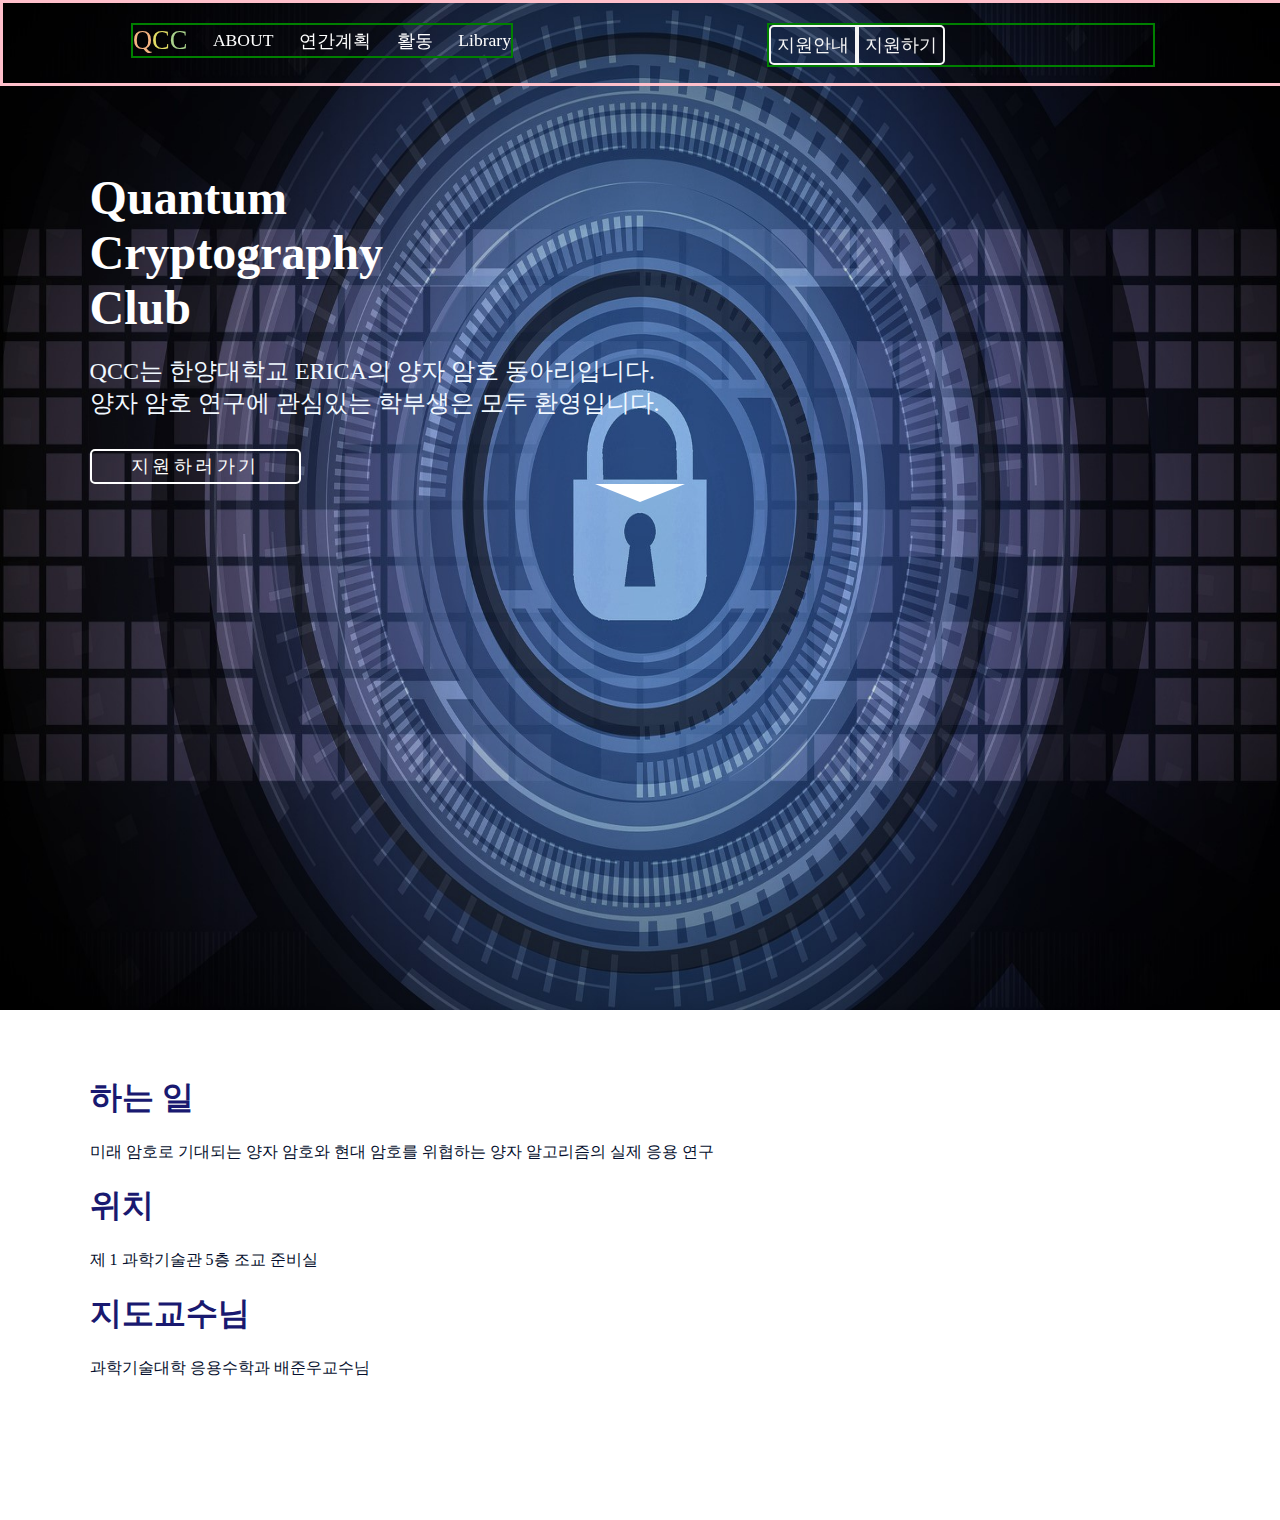
==== index.html @ a67c6cba "Add files via upload" ====
<!DOCTYPE html>
<html>
<head>
    <title>한양대학교 양자암호 동아리-QCC</title>
    <meta name="description" content="한양대학교 ERICA 양자 암호 연구 동아리.">
    <meta name="Keywords" content="QCC, 양자암호">
    <meta charset="utf-8">
    <link rel="stylesheet" href="css.css">
</head>
<body class="wrap">
    <div class="about">
    <!---메뉴--->
        <div class="header_default">
            <div class="header_left">
                <span style="font-size: 1.5em; font-family: cursive"><span>Q</span><span>C</span><span>C</span></span>
                <a class="header_box" href="./index.html">ABOUT</a>
                <a class="header_box" href="./plan.html">연간계획</a>
                <a class="header_box" href="./activity.html">활동</a>
                <a class="header_box" class="library">Library</a>
            </div>
            <div class="header_right">
                <button type="button" class="header_btn" onclick="window.open('./request.html')">지원안내</button>
                <button type="button" class="header_btn" onclick="window.open('https://google.com/')">지원하기</button>
            </div>
        </div>
    <!---내용--->
        <section class="container">
            <div id="main_intro" class="spot">
                <h1 id="Name">Quantum<br>Cryptography<br>Club</h1>
                <p id="explain">QCC는 한양대학교 ERICA의 양자 암호 동아리입니다.</p>
                <p id="explain">양자 암호 연구에 관심있는 학부생은 모두 환영입니다.</p>
                <button type="button" class="button" onlink="window.open('https://google.com')">지원하러가기</button>
                <a href="#we-do"><div class="triangle"></div></a>
            </div>
            <a name="we-do"></a>
            <div class="sct_de">
                <div class="abt_sc1">
                    <h1 class="title">하는 일</h1>
                    <p class="text">미래 암호로 기대되는 양자 암호와 현대 암호를 위협하는 양자 알고리즘의 실제 응용 연구</p>
                </div>
                <div class="abt_sc2">
                    <h1 class="title">위치</h1>
                    <p class="text">제 1 과학기술관 5층 조교 준비실</p>
                </div>
                <div class="abt_sc3">
                    <h1 class="title">지도교수님</h1>
                    <p class="text">과학기술대학 응용수학과 배준우교수님</p>
                </div>
            </div>
        </section>
    </div>
</body>
</html>
---- css.css ----
html,body{
    margin: 0;
}
body {
    height: auto;
    min-height: 100%;
    padding-bottom: 80px; /* footer height */
    position: relative;
}
.about {
    margin: inherit;
}
/**************************************************/
/*******************Headr Layout*******************/
/*****Header 영역***********************************/
.about > div {
    width: 100%; height: 80px;
    position: fixed;
    border: 3px solid pink;
}
.header_default > div{
    display: flex;
    margin-top: 20px;
    border: 2px solid green;
}
/**********Header 메뉴 구조*************************/
/*****메뉴 영역*****/
.header_left {
    float : left;
    align-items: center;
    margin-left: 10vw;
    font-size: 1.1rem;
}
/*****버튼 영역*****/
.header_right {
    float : right;
    vertical-align: middle;
    width: 30vw;
    margin-right: 10vw;
}
/*********Header 메뉴 layout********/
/*****메뉴 모양*****/
.header_left .header_box {
    margin-left: 2vw;
    text-decoration: none;
}
/*****버튼 모양*****/
.header_right .header_btn {
    padding: 6px;
    transition-duration: 0.4s;
    font-size: 1.1rem;
}
.header_right .header_btn:first-child {
    border-radius: 5px 0 0 5px;
}
.header_right .header_btn:last-child {
    border-radius: 0 5px 5px 0;
}
/**********Header 종류*****************************/
/**********header_default***************/
.header_default a {
    color: white;
}
.header_default button {
    background-color: transparent;
    border: 2px solid whitesmoke;
    color: whitesmoke;
}
.header_default button:hover {
    background-color: whitesmoke;
    color: black;
}
/*************************************************/

/*******************Body Layout*******************/
/*****Container 영역*******************************/
/**********대문 구조 및 배경********************/
.spot {
    padding: 80px 7vw 30px;
    background-image: url(./secu.jpg);
    background-size: 100% 100%;
    height: 100vh;
    min-height: calc(80px + 10vh + 20em);
}
/**********대문 글자**********/
/*****대문 글자 style*****/
.spot > h1{
    margin-top: 10vh;
    font-size: 3em;
    color: white;
}
.spot > p{
    font-size: 1.5em;
    line-height: 0.5rem;
    color: aliceblue;
}
/**********대문 요소**********/
/*****대문 버튼*****/
.spot button {
    transition-duration: 0.4s;
    background-color: transparent;
    color: white;
    border-radius: 5px;
    border: 2px solid white;
    font-size: 1.1em;
    margin-top: 1em;
    width: 12em; height: 2em;
    letter-spacing: 0.2em;
}
.spot button:hover {
    background-color: white;
    color: black;
}
/*****대문 내림 버튼*****/
.triangle {
    position: sticky;
    margin: auto;
    width: 0;  height: 0;
    border-top: 2vh solid white;
    border-right: 5vh solid transparent;
    border-bottom: 0vh solid transparent;
    border-left: 5vh solid transparent;
}
/********************************************/

/**********머릿말 layout***************/
.path_de {
    position: static;
    height: 3em; width: 100%;
    min-height: 3em;
    background-color: rgb(0, 20, 50);
    padding: 80px 7vw;
    overflow: hidden;
}
span:first-of-type{
    color: rgb(245 180 130);
}
span:nth-last-of-type(2){
    color: rgb(225 220 100);
}
span:last-of-type{
    color: rgb(170 210 140);
}
/**********머릿말 글자**********/
.path_de .title {
    float: left;
    font-size: 1.5em;
    color: aliceblue;
    padding-right: 5vw;
    border-right: 2px solid white;
    margin-right: 5vw;
}
.path_de .title_sub {
    float: left;
    font-size: 2em;
    color: aliceblue;
}
/*************************************/

/**********섹션 layout***************/
/**********섹션 테마**********/
/*****섹션 배경색**********/
.sct_de {
    background-color: white;
    padding: 5vh 7vw;
}
.sct_db {
    background-color: #1A2933;
    padding: 5vh 7vw;
}
.sct_gy {
    background-color: gainsboro;
    padding: 5vh 7vw;
}
/*****섹션 글자 style*****/
/*****섹션_테마1*****/
.sct_de .title {
    font-size: 2em;
    color: midnightblue;
}
.sct_de .text {
    color : rgb(5 15 45);
}
/*****섹션_테마2*****/
.sct_db .title {
    font-size: 2em;
    color: white;
}
.sct_db .text {
    color : aliceblue;
}
/*****섹션_테마3*****/
.sct_gy .title {
    font-size: 2em;
    color: rgb(5 15 45);
}
.sct_gy .text {
    color : rgb(5 15 45);
}
/***************************/

/******************************************************수정 가능 영역*****************************************************/
/*html
<div class="{섹션 테마}">
    <div class="{페이지_섹션#}"><h2 class="title">{섹션 제목}</h2>
        <div class="text">
        /*      팔레트를 필요한 만큼 복제하세요       *//*
            <div id="{페이지_섹션_팔레트#}" class="pallete">
                <div class="pallete_title">
                /***팔레트 제목입니다.***//*
                </div>
                <div class="pallete_explain">
                /***팔레트 설명입니다.***//*
                </div>
            </div>
        /**//*
        </div>
    </div>
</div>
*/
/*****팔레트의 배치를 바꾸려면 상위 섹션 class를 이용하세요*****/
/**********.(페이지)_(섹션#) .pallete <--grid 이용 **********/

/*****Activity*****/
.act_sc2 .pallete_explain {
    border: 1px solid red;
    max-height: 0em;
    overflow: hidden;
    transition: 2s max-height 0.5s;
}
.act_sc2 .pallete:hover .pallete_explain {
    max-height: 20em;
}
.act_sc2 .pallete_title{
    background:#1AAB8A;
    color:white;
    border-radius: 0 50px 0;
    height:3em;
    padding:10px 2em;
    transition:1s;
}
.act_sc2 .pallete_title:hover{
  background:white;
  color:#1AAB8A;
}
/*****Plan*****/

/*****request*****/
.sct_de .col {
    position: relative;
    text-align: center;
    line-height:1.5em;
    width: 30%;
    padding: 15px;
    float: left;
    display: block;
}
.sct_de .col li{
    text-align: left;
    font-size: 1.5em;
}
/****팔레트 내부 style 디자인을 적용하려면 id를 이용해 바꾸세요****/
/***************(페이지)_(섹션#)_(팔레트#)********************/
/*****Activiy*****/
#act_sc1_pallete1 {
    margin-left: 5em;
    line-height: 1em;
    font-size: 1.2em;
}
#act_sc2_pallete1, #act_sc2_pallete2 {
    margin: 1.3em 3em;
    color: azure;
    font-size: 1.2em;    
}
#act_sc2_pallete1 p, #act_sc2_pallete2 p {
    font-size: 1.3em; width: 70vw;
    display: table-cell; vertical-align: middle;
}
#act_sc3_pallete1 ul {
    padding: 5px 5em;
    line-height: 2em;
}
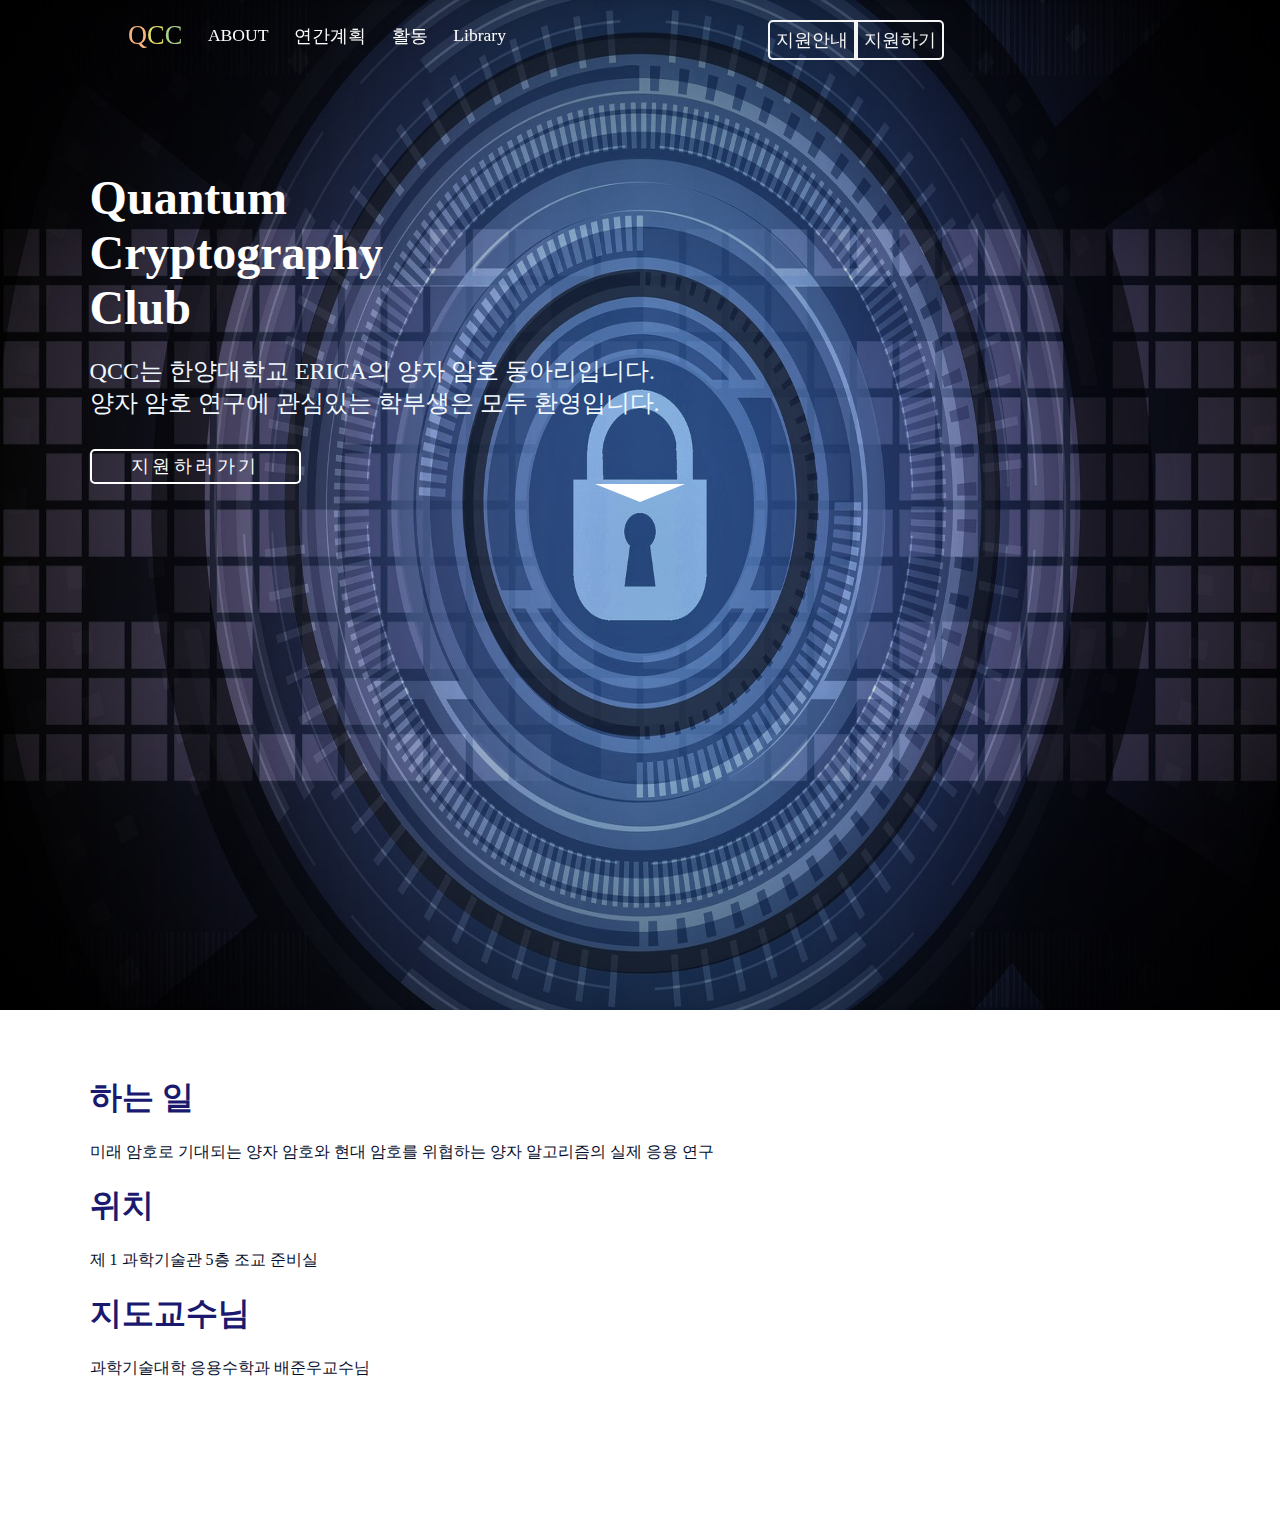
==== commit ad4d83e6: "Add files via upload" ====
--- a/index.html
+++ b/index.html
@@ -20,7 +20,7 @@
             </div>
             <div class="header_right">
                 <button type="button" class="header_btn" onclick="window.open('./request.html')">지원안내</button>
-                <button type="button" class="header_btn" onclick="window.open('https://google.com/')">지원하기</button>
+                <button type="button" class="header_btn" onclick="window.open('https://docs.google.com/forms/d/e/1FAIpQLSfDnLkl3FfMZFS3jvXvlMc8g9_TKlNWOc-HRwJATNQdactQ3A/viewform?usp=sf_link')">지원하기</button>
             </div>
         </div>
     <!---내용--->
@@ -29,7 +29,7 @@
                 <h1 id="Name">Quantum<br>Cryptography<br>Club</h1>
                 <p id="explain">QCC는 한양대학교 ERICA의 양자 암호 동아리입니다.</p>
                 <p id="explain">양자 암호 연구에 관심있는 학부생은 모두 환영입니다.</p>
-                <button type="button" class="button" onlink="window.open('https://google.com')">지원하러가기</button>
+                <button type="button" class="button" onlink="window.open('https://docs.google.com/forms/d/e/1FAIpQLSfDnLkl3FfMZFS3jvXvlMc8g9_TKlNWOc-HRwJATNQdactQ3A/viewform?usp=sf_link')">지원하러가기</button>
                 <a href="#we-do"><div class="triangle"></div></a>
             </div>
             <a name="we-do"></a>
--- a/css.css
+++ b/css.css
@@ -1,4 +1,4 @@
-html,body{
+﻿html,body{
     margin: 0;
 }
 body {
@@ -16,12 +16,10 @@
 .about > div {
     width: 100%; height: 80px;
     position: fixed;
-    border: 3px solid pink;
 }
 .header_default > div{
     display: flex;
     margin-top: 20px;
-    border: 2px solid green;
 }
 /**********Header 메뉴 구조*************************/
 /*****메뉴 영역*****/
@@ -223,7 +221,6 @@
 
 /*****Activity*****/
 .act_sc2 .pallete_explain {
-    border: 1px solid red;
     max-height: 0em;
     overflow: hidden;
     transition: 2s max-height 0.5s;
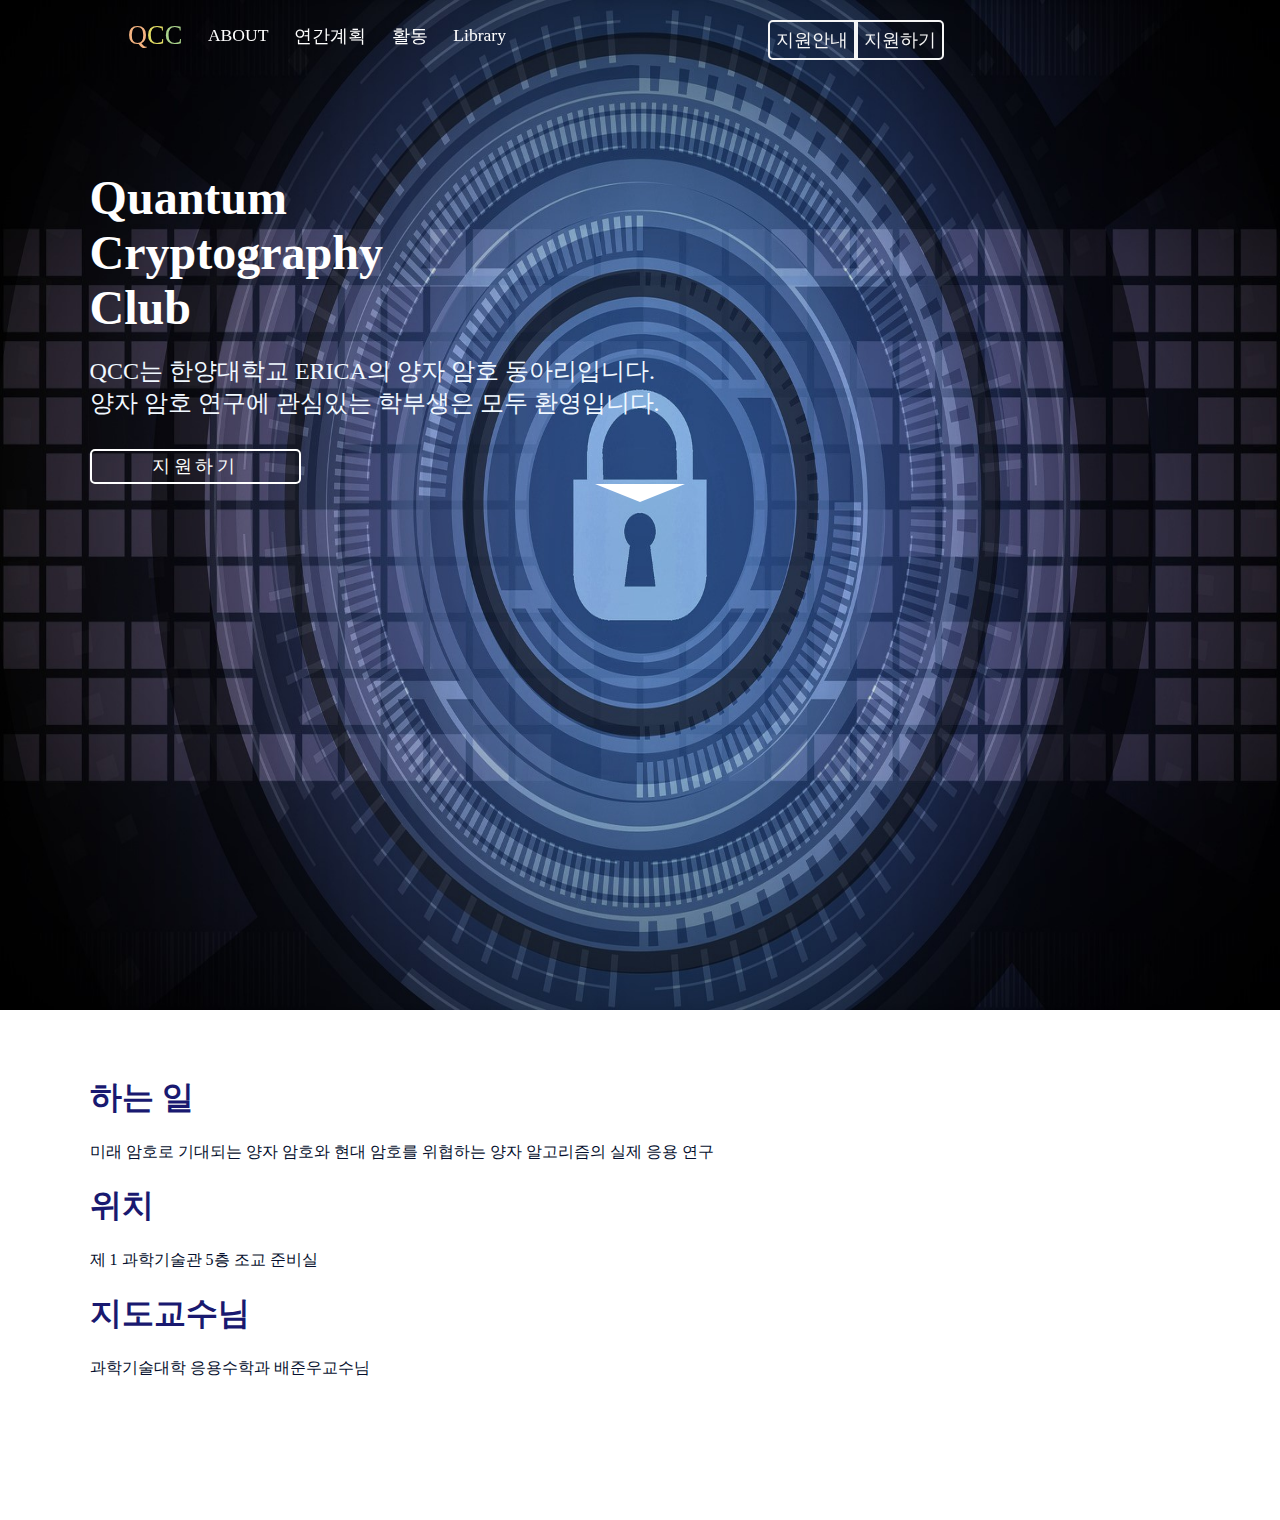
==== commit 739cb513: "Add files via upload" ====
--- a/index.html
+++ b/index.html
@@ -29,7 +29,7 @@
                 <h1 id="Name">Quantum<br>Cryptography<br>Club</h1>
                 <p id="explain">QCC는 한양대학교 ERICA의 양자 암호 동아리입니다.</p>
                 <p id="explain">양자 암호 연구에 관심있는 학부생은 모두 환영입니다.</p>
-                <button type="button" class="button" onlink="window.open('https://docs.google.com/forms/d/e/1FAIpQLSfDnLkl3FfMZFS3jvXvlMc8g9_TKlNWOc-HRwJATNQdactQ3A/viewform?usp=sf_link')">지원하러가기</button>
+                <button type="button" class="button" onclick="window.open('https://docs.google.com/forms/d/e/1FAIpQLSfDnLkl3FfMZFS3jvXvlMc8g9_TKlNWOc-HRwJATNQdactQ3A/viewform?usp=sf_link')">지원하기</button>
                 <a href="#we-do"><div class="triangle"></div></a>
             </div>
             <a name="we-do"></a>
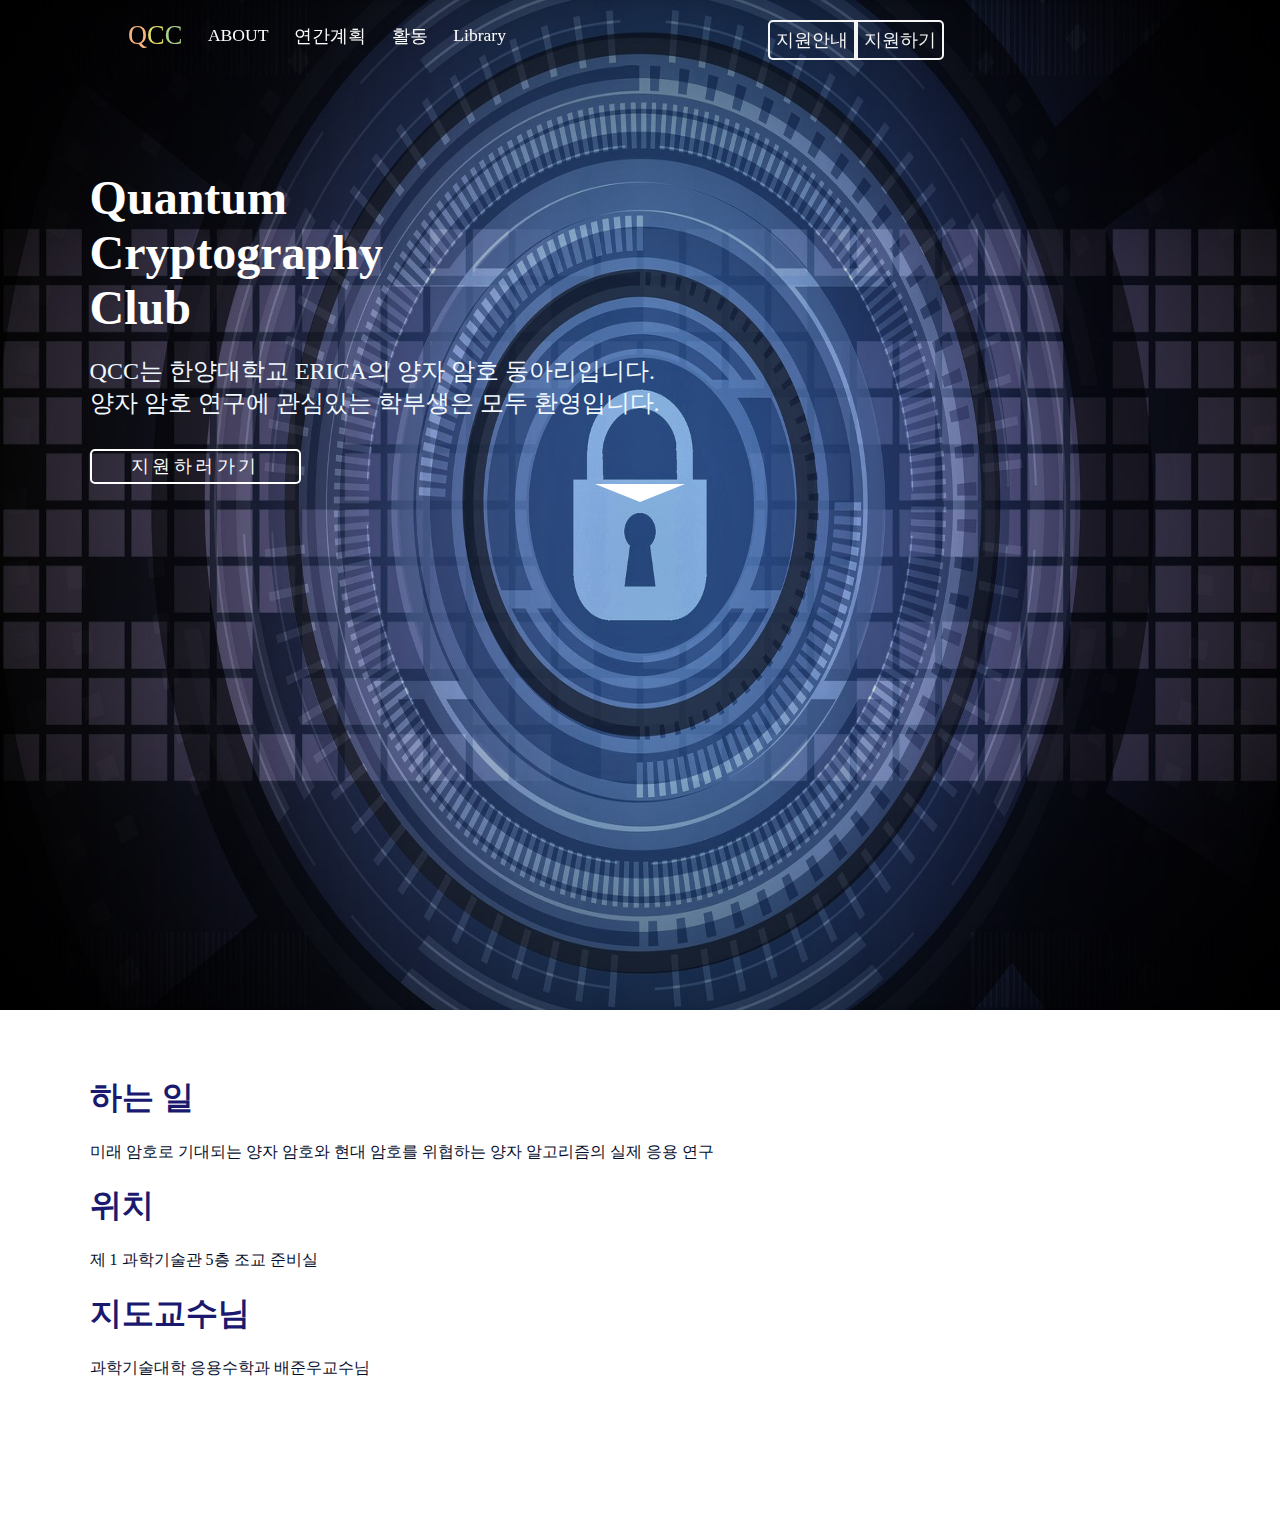
==== commit 3621d98f: "Add files via upload" ====
--- a/index.html
+++ b/index.html
@@ -29,7 +29,7 @@
                 <h1 id="Name">Quantum<br>Cryptography<br>Club</h1>
                 <p id="explain">QCC는 한양대학교 ERICA의 양자 암호 동아리입니다.</p>
                 <p id="explain">양자 암호 연구에 관심있는 학부생은 모두 환영입니다.</p>
-                <button type="button" class="button" onclick="window.open('https://docs.google.com/forms/d/e/1FAIpQLSfDnLkl3FfMZFS3jvXvlMc8g9_TKlNWOc-HRwJATNQdactQ3A/viewform?usp=sf_link')">지원하기</button>
+                <button type="button" class="button" onclick="window.open('https://docs.google.com/forms/d/e/1FAIpQLSfDnLkl3FfMZFS3jvXvlMc8g9_TKlNWOc-HRwJATNQdactQ3A/viewform?usp=sf_link')">지원하러가기</button>
                 <a href="#we-do"><div class="triangle"></div></a>
             </div>
             <a name="we-do"></a>
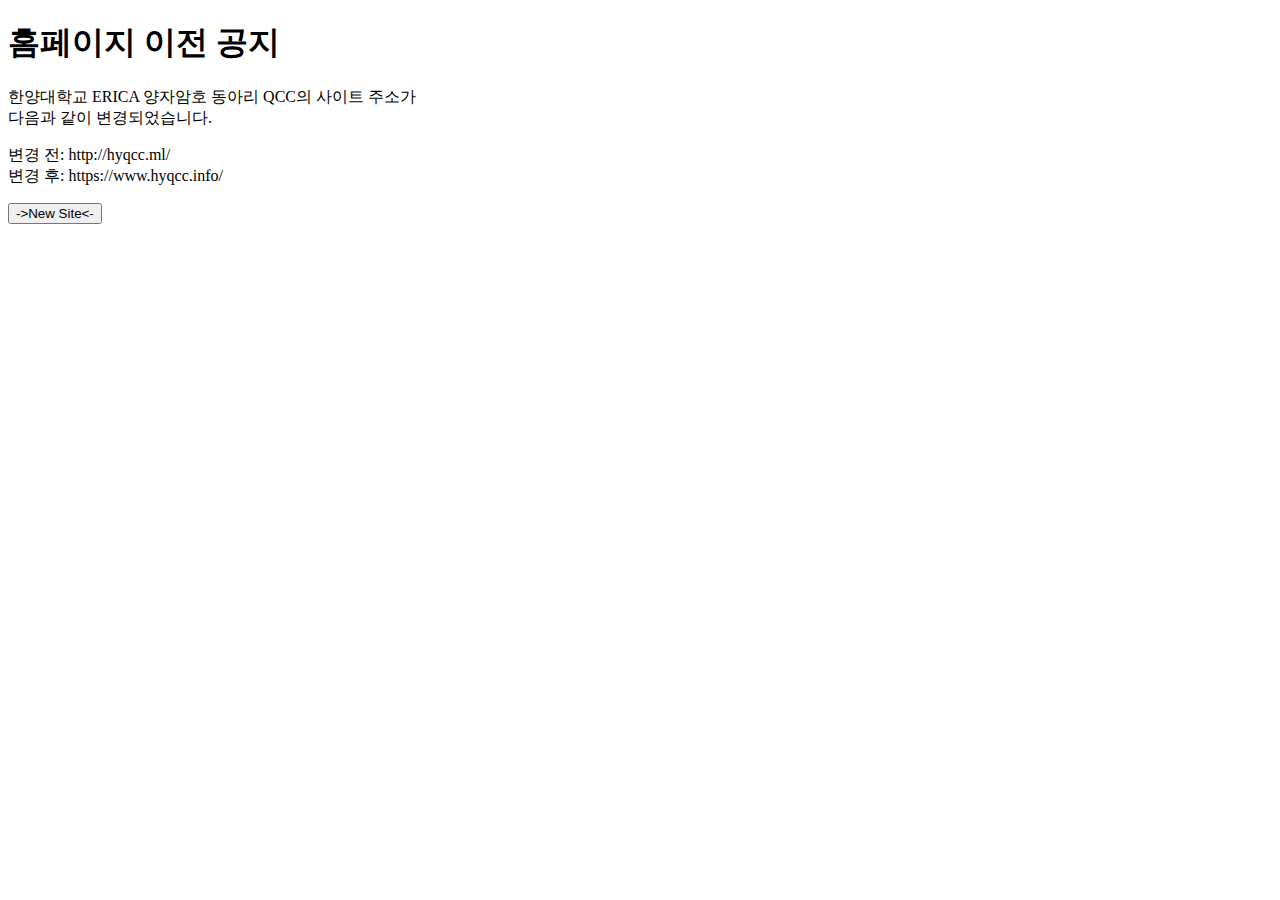
==== commit 68dce676: "Update and rename request.html to index.html" ====
--- a/index.html
+++ b/index.html
@@ -1,53 +1,23 @@
 <!DOCTYPE html>
-<html>
 <head>
-    <title>한양대학교 양자암호 동아리-QCC</title>
-    <meta name="description" content="한양대학교 ERICA 양자 암호 연구 동아리.">
-    <meta name="Keywords" content="QCC, 양자암호">
-    <meta charset="utf-8">
-    <link rel="stylesheet" href="css.css">
-</head>
-<body class="wrap">
-    <div class="about">
-    <!---메뉴--->
-        <div class="header_default">
-            <div class="header_left">
-                <span style="font-size: 1.5em; font-family: cursive"><span>Q</span><span>C</span><span>C</span></span>
-                <a class="header_box" href="./index.html">ABOUT</a>
-                <a class="header_box" href="./plan.html">연간계획</a>
-                <a class="header_box" href="./activity.html">활동</a>
-                <a class="header_box" class="library">Library</a>
-            </div>
-            <div class="header_right">
-                <button type="button" class="header_btn" onclick="window.open('./request.html')">지원안내</button>
-                <button type="button" class="header_btn" onclick="window.open('https://docs.google.com/forms/d/e/1FAIpQLSfDnLkl3FfMZFS3jvXvlMc8g9_TKlNWOc-HRwJATNQdactQ3A/viewform?usp=sf_link')">지원하기</button>
-            </div>
-        </div>
-    <!---내용--->
-        <section class="container">
-            <div id="main_intro" class="spot">
-                <h1 id="Name">Quantum<br>Cryptography<br>Club</h1>
-                <p id="explain">QCC는 한양대학교 ERICA의 양자 암호 동아리입니다.</p>
-                <p id="explain">양자 암호 연구에 관심있는 학부생은 모두 환영입니다.</p>
-                <button type="button" class="button" onclick="window.open('https://docs.google.com/forms/d/e/1FAIpQLSfDnLkl3FfMZFS3jvXvlMc8g9_TKlNWOc-HRwJATNQdactQ3A/viewform?usp=sf_link')">지원하러가기</button>
-                <a href="#we-do"><div class="triangle"></div></a>
-            </div>
-            <a name="we-do"></a>
-            <div class="sct_de">
-                <div class="abt_sc1">
-                    <h1 class="title">하는 일</h1>
-                    <p class="text">미래 암호로 기대되는 양자 암호와 현대 암호를 위협하는 양자 알고리즘의 실제 응용 연구</p>
-                </div>
-                <div class="abt_sc2">
-                    <h1 class="title">위치</h1>
-                    <p class="text">제 1 과학기술관 5층 조교 준비실</p>
-                </div>
-                <div class="abt_sc3">
-                    <h1 class="title">지도교수님</h1>
-                    <p class="text">과학기술대학 응용수학과 배준우교수님</p>
-                </div>
-            </div>
-        </section>
-    </div>
+  <meta charset="utf-8"/>
+  <meta name="viewport" content="width=device=width, initial-scale=1, shrink-to-fit=no"/>
+  <link href="style.css" rel="stylesheet" type="text/css" />
+  <title>HanyangUniv. QCC</title>
+<body class="text-center">
+  <div class="main_container">
+    <header class="masthead">
+    </header>
+    <main class="inner-cover">
+      <h1 class="cover-heading">홈페이지 이전 공지</h1>
+      <p class="lead">한양대학교 ERICA 양자암호 동아리 QCC의 사이트 주소가<br>다음과 같이 변경되었습니다.</p>
+      <p class="lead">
+      변경 전: http://hyqcc.ml/<br>
+      변경 후: https://www.hyqcc.info/
+      </p>
+      <div class="lead">
+        <button type="button" class="button" onclick="window.open('https://www.hyqcc.info/')">->New Site<-</button>
+      </div>
+    </main>
+  </div>
 </body>
-</html>